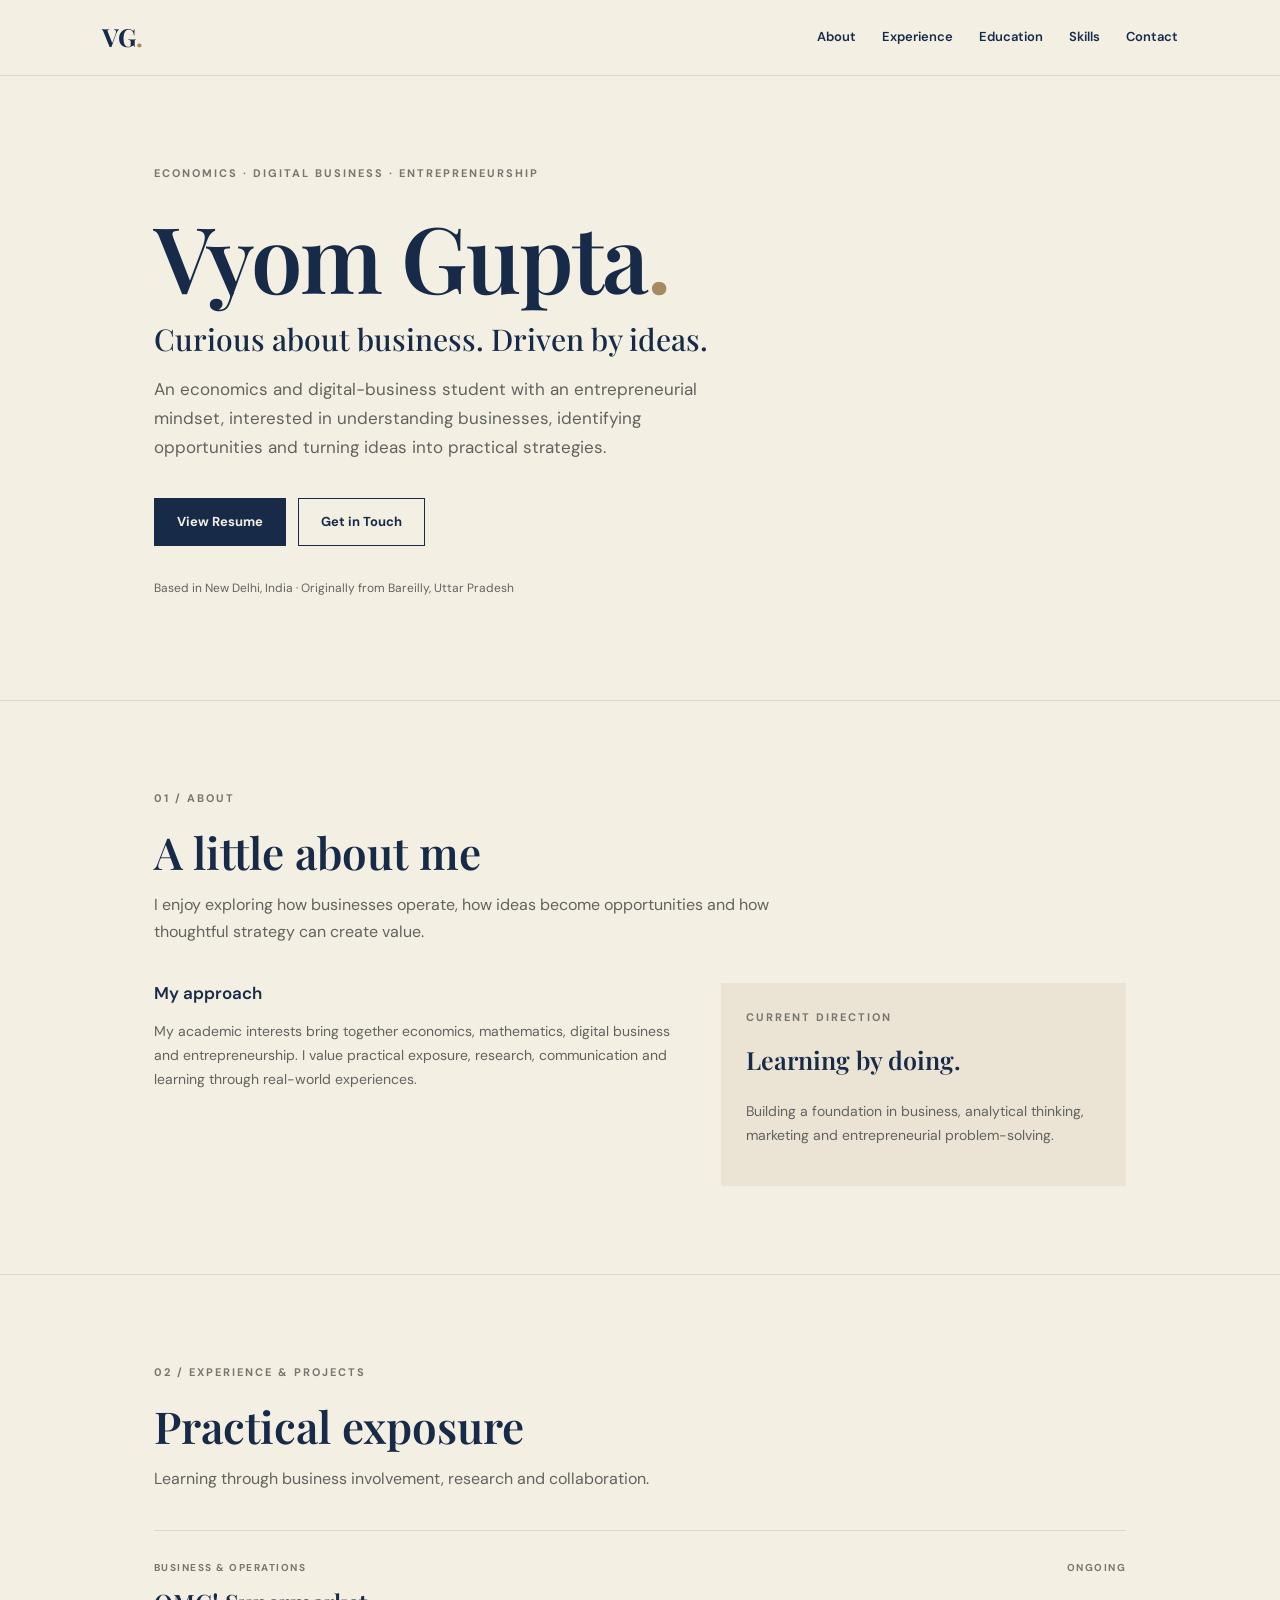
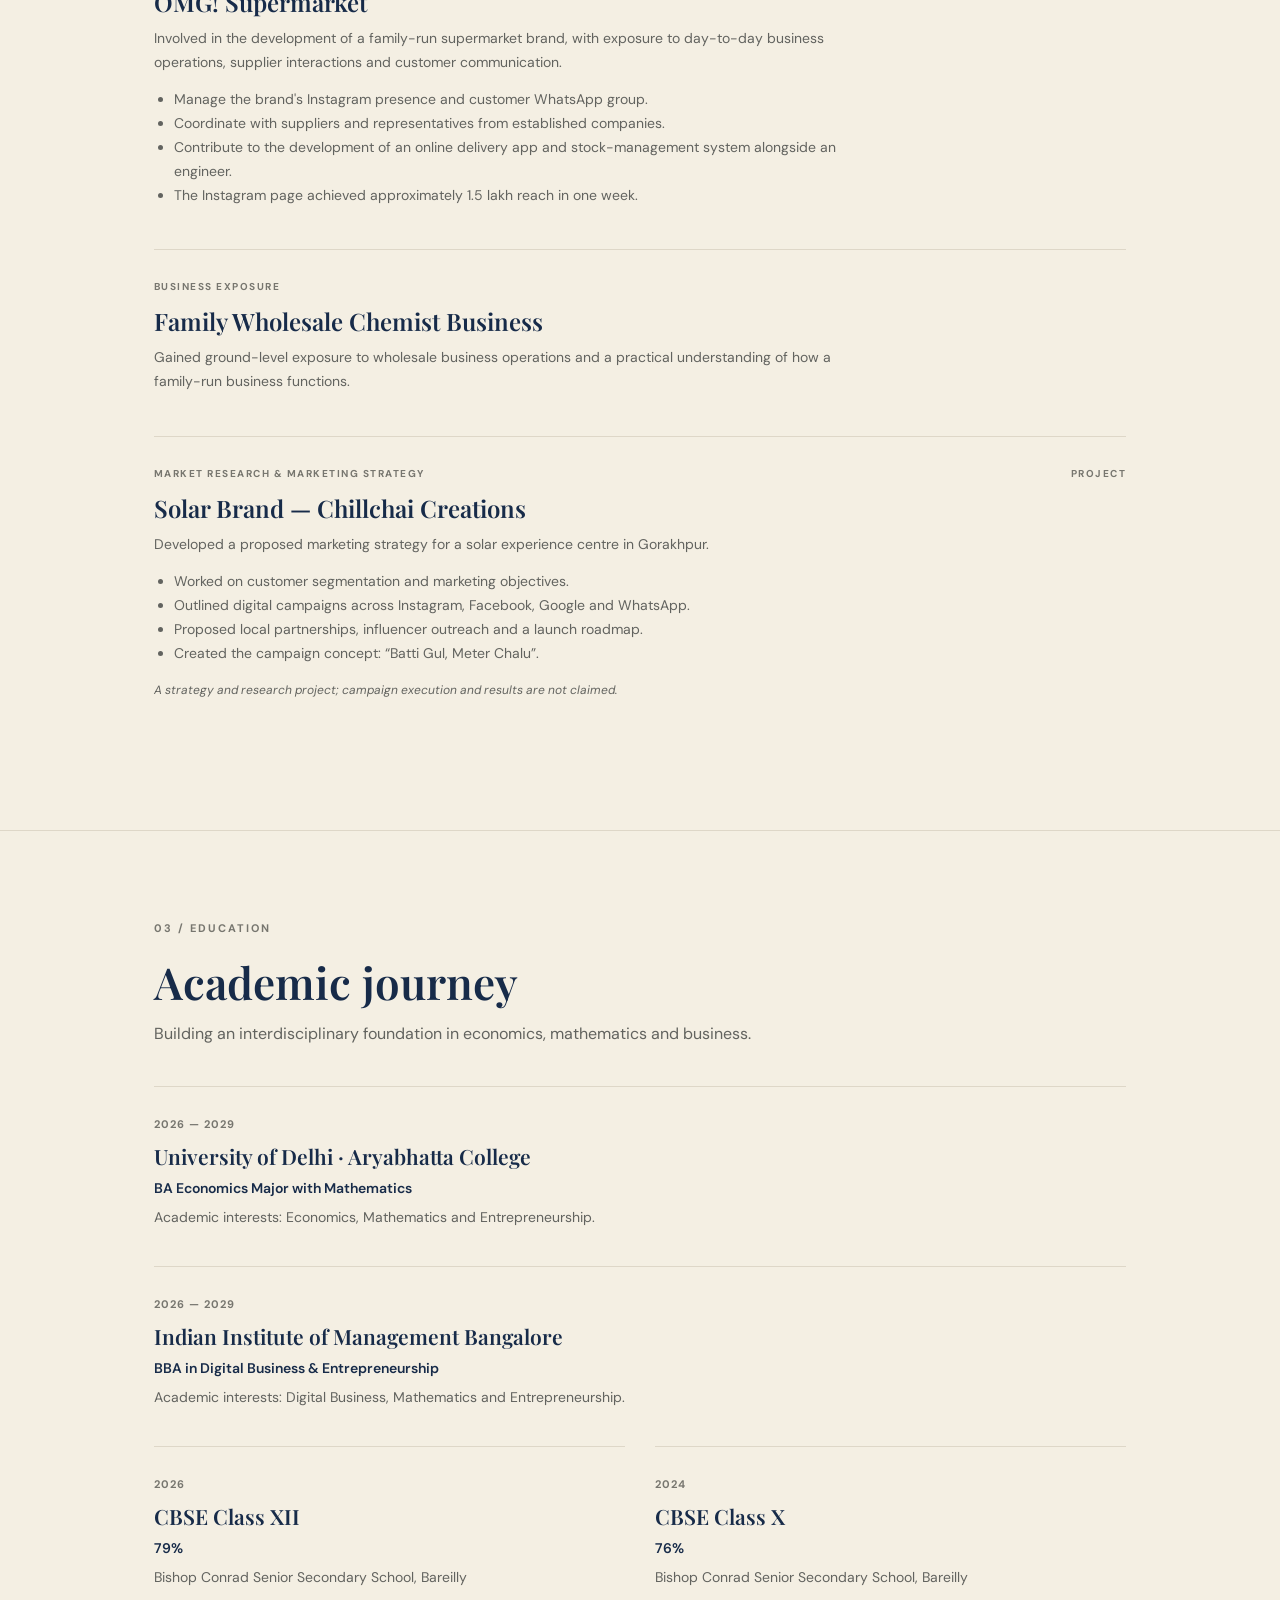
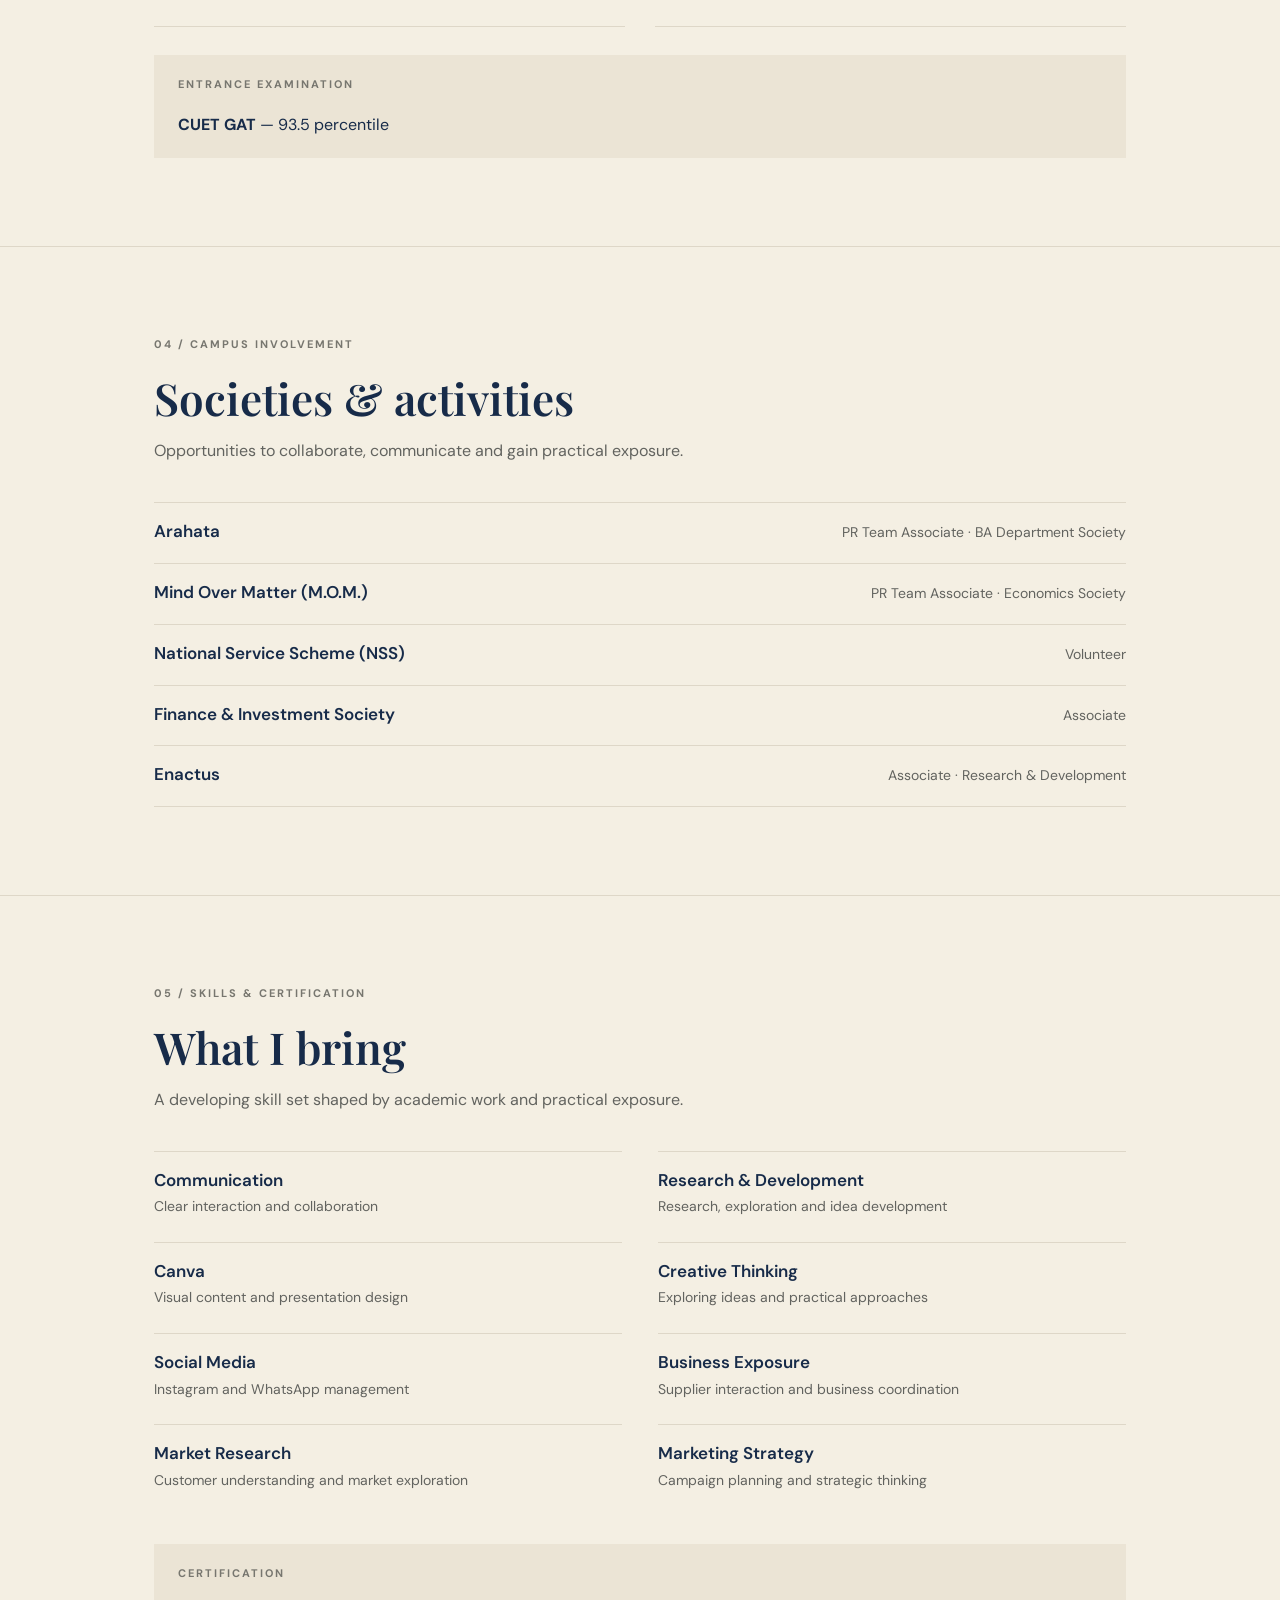
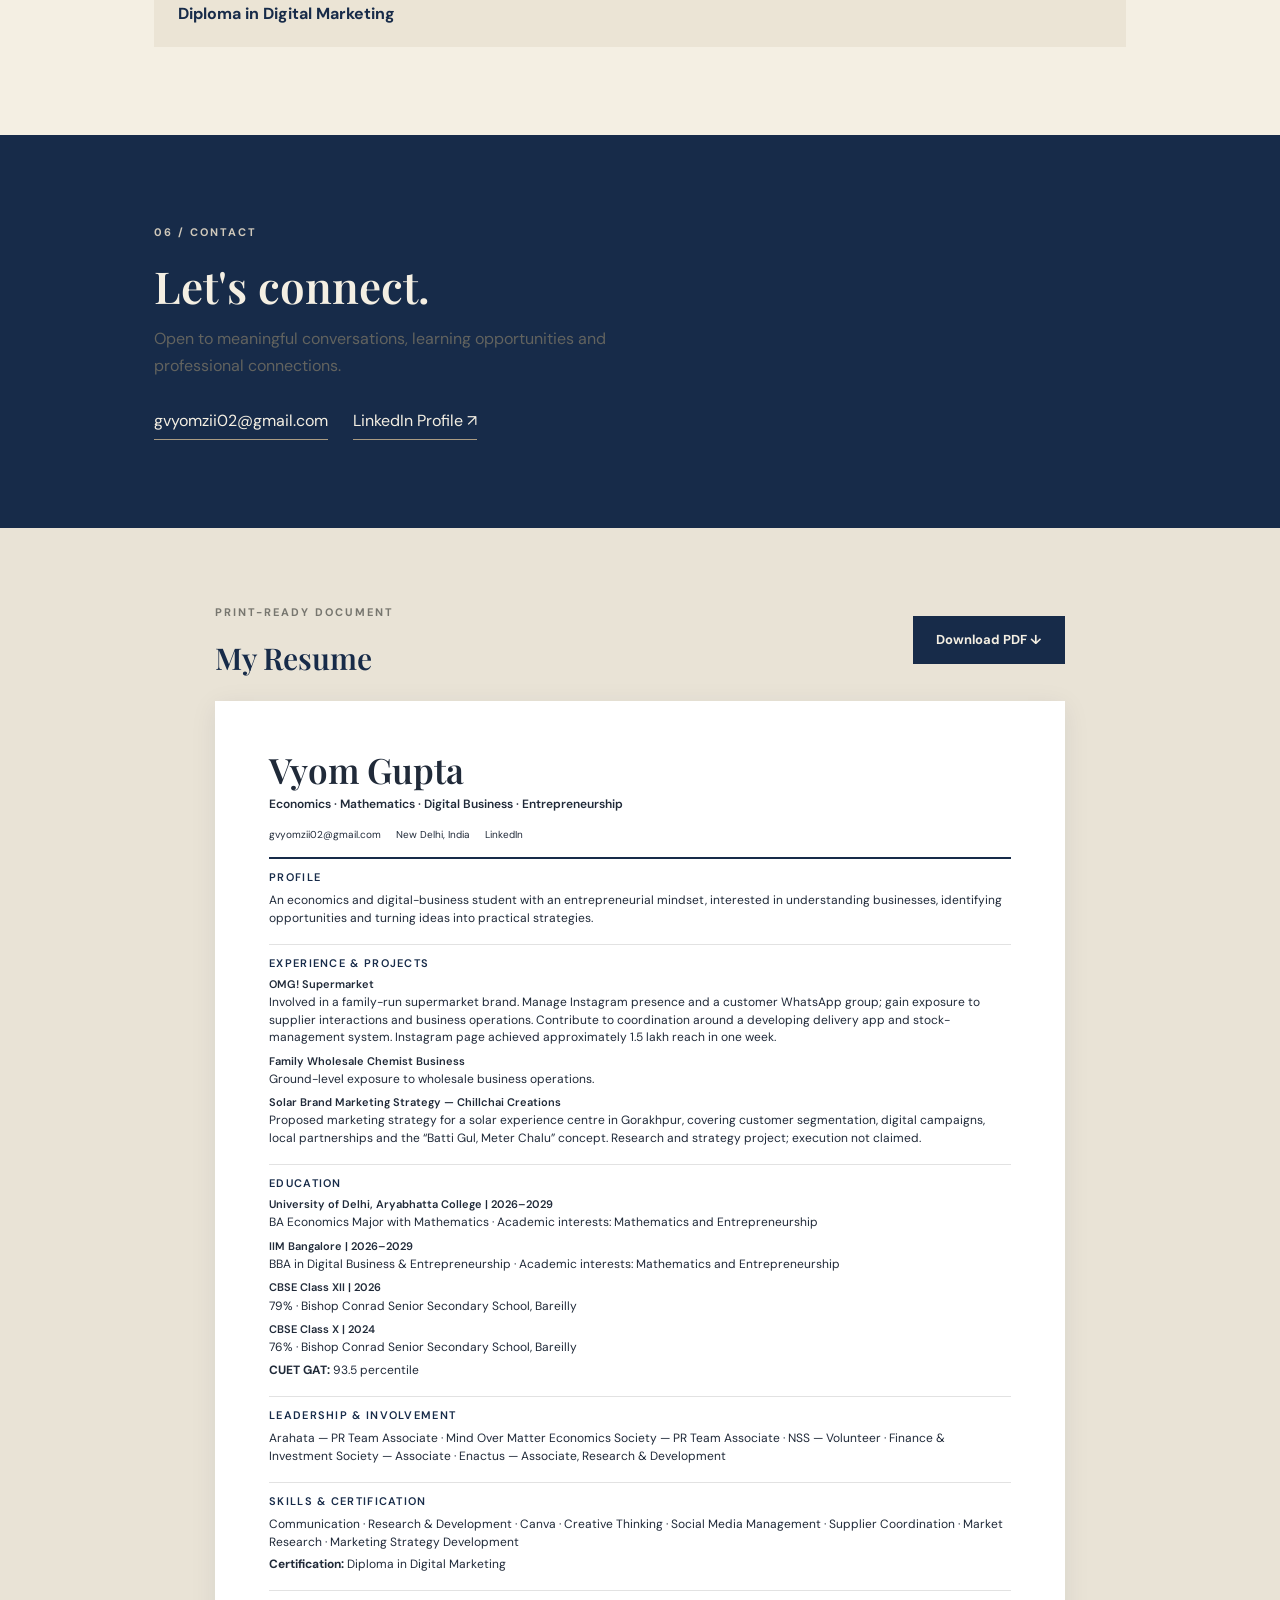
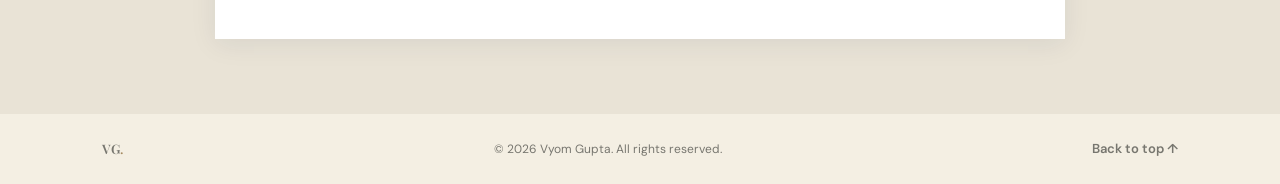
==== index.html @ 24414b6d "Add files via upload" ====
<!DOCTYPE html>
<html lang="en">
<head>
  <meta charset="UTF-8">
  <meta name="viewport" content="width=device-width, initial-scale=1.0">
  <meta name="description" content="Vyom Gupta — Economics and Digital Business student with an entrepreneurial mindset.">
  <title>Vyom Gupta | Resume</title>
  <link rel="preconnect" href="https://fonts.googleapis.com">
  <link rel="preconnect" href="https://fonts.gstatic.com" crossorigin>
  <link href="https://fonts.googleapis.com/css2?family=DM+Sans:wght@400;500;600;700&family=Playfair+Display:wght@500;600;700&display=swap" rel="stylesheet">
  <link rel="stylesheet" href="style.css">
</head>
<body>
  <header class="site-header">
    <a class="brand" href="#home">VG<span>.</span></a>
    <nav aria-label="Main navigation">
      <a href="#about">About</a><a href="#experience">Experience</a>
      <a href="#education">Education</a><a href="#skills">Skills</a><a href="#contact">Contact</a>
    </nav>
  </header>

  <main>
    <section class="hero section" id="home">
      <p class="eyebrow">ECONOMICS · DIGITAL BUSINESS · ENTREPRENEURSHIP</p>
      <h1>Vyom Gupta<span>.</span></h1>
      <h2>Curious about business. Driven by ideas.</h2>
      <p class="hero-description">An economics and digital-business student with an entrepreneurial mindset, interested in understanding businesses, identifying opportunities and turning ideas into practical strategies.</p>
      <div class="hero-actions">
        <a class="button button-primary" href="#resume">View Resume</a>
        <a class="button button-outline" href="#contact">Get in Touch</a>
      </div>
      <p class="location">Based in New Delhi, India · Originally from Bareilly, Uttar Pradesh</p>
    </section>

    <section class="section section-border" id="about">
      <p class="eyebrow">01 / ABOUT</p>
      <div class="section-heading">
        <h2>A little about me</h2>
        <p>I enjoy exploring how businesses operate, how ideas become opportunities and how thoughtful strategy can create value.</p>
      </div>
      <div class="about-grid">
        <div>
          <h3>My approach</h3>
          <p>My academic interests bring together economics, mathematics, digital business and entrepreneurship. I value practical exposure, research, communication and learning through real-world experiences.</p>
        </div>
        <div class="about-note">
          <span class="note-label">CURRENT DIRECTION</span>
          <h3>Learning by doing.</h3>
          <p>Building a foundation in business, analytical thinking, marketing and entrepreneurial problem-solving.</p>
        </div>
      </div>
    </section>

    <section class="section section-border" id="experience">
      <p class="eyebrow">02 / EXPERIENCE & PROJECTS</p>
      <div class="section-heading">
        <h2>Practical exposure</h2>
        <p>Learning through business involvement, research and collaboration.</p>
      </div>
      <article class="experience-item">
        <div class="experience-meta"><span>BUSINESS & OPERATIONS</span><span>ONGOING</span></div>
        <h3>OMG! Supermarket</h3>
        <p>Involved in the development of a family-run supermarket brand, with exposure to day-to-day business operations, supplier interactions and customer communication.</p>
        <ul>
          <li>Manage the brand's Instagram presence and customer WhatsApp group.</li>
          <li>Coordinate with suppliers and representatives from established companies.</li>
          <li>Contribute to the development of an online delivery app and stock-management system alongside an engineer.</li>
          <li>The Instagram page achieved approximately 1.5 lakh reach in one week.</li>
        </ul>
      </article>
      <article class="experience-item">
        <div class="experience-meta"><span>BUSINESS EXPOSURE</span></div>
        <h3>Family Wholesale Chemist Business</h3>
        <p>Gained ground-level exposure to wholesale business operations and a practical understanding of how a family-run business functions.</p>
      </article>
      <article class="experience-item">
        <div class="experience-meta"><span>MARKET RESEARCH & MARKETING STRATEGY</span><span>PROJECT</span></div>
        <h3>Solar Brand — Chillchai Creations</h3>
        <p>Developed a proposed marketing strategy for a solar experience centre in Gorakhpur.</p>
        <ul>
          <li>Worked on customer segmentation and marketing objectives.</li>
          <li>Outlined digital campaigns across Instagram, Facebook, Google and WhatsApp.</li>
          <li>Proposed local partnerships, influencer outreach and a launch roadmap.</li>
          <li>Created the campaign concept: “Batti Gul, Meter Chalu”.</li>
        </ul>
        <p class="project-note">A strategy and research project; campaign execution and results are not claimed.</p>
      </article>
    </section>

    <section class="section section-border" id="education">
      <p class="eyebrow">03 / EDUCATION</p>
      <div class="section-heading">
        <h2>Academic journey</h2>
        <p>Building an interdisciplinary foundation in economics, mathematics and business.</p>
      </div>
      <article class="education-item">
        <span class="education-year">2026 — 2029</span>
        <h3>University of Delhi · Aryabhatta College</h3>
        <p class="degree">BA Economics Major with Mathematics</p>
        <p>Academic interests: Economics, Mathematics and Entrepreneurship.</p>
      </article>
      <article class="education-item">
        <span class="education-year">2026 — 2029</span>
        <h3>Indian Institute of Management Bangalore</h3>
        <p class="degree">BBA in Digital Business & Entrepreneurship</p>
        <p>Academic interests: Digital Business, Mathematics and Entrepreneurship.</p>
      </article>
      <div class="education-grid">
        <article class="education-item compact">
          <span class="education-year">2026</span><h3>CBSE Class XII</h3>
          <p class="degree">79%</p><p>Bishop Conrad Senior Secondary School, Bareilly</p>
        </article>
        <article class="education-item compact">
          <span class="education-year">2024</span><h3>CBSE Class X</h3>
          <p class="degree">76%</p><p>Bishop Conrad Senior Secondary School, Bareilly</p>
        </article>
      </div>
      <div class="achievement">
        <span class="note-label">ENTRANCE EXAMINATION</span>
        <p><strong>CUET GAT</strong> — 93.5 percentile</p>
      </div>
    </section>

    <section class="section section-border" id="involvement">
      <p class="eyebrow">04 / CAMPUS INVOLVEMENT</p>
      <div class="section-heading">
        <h2>Societies & activities</h2>
        <p>Opportunities to collaborate, communicate and gain practical exposure.</p>
      </div>
      <div class="involvement-list">
        <div><h3>Arahata</h3><p>PR Team Associate · BA Department Society</p></div>
        <div><h3>Mind Over Matter (M.O.M.)</h3><p>PR Team Associate · Economics Society</p></div>
        <div><h3>National Service Scheme (NSS)</h3><p>Volunteer</p></div>
        <div><h3>Finance & Investment Society</h3><p>Associate</p></div>
        <div><h3>Enactus</h3><p>Associate · Research & Development</p></div>
      </div>
    </section>

    <section class="section section-border" id="skills">
      <p class="eyebrow">05 / SKILLS & CERTIFICATION</p>
      <div class="section-heading">
        <h2>What I bring</h2>
        <p>A developing skill set shaped by academic work and practical exposure.</p>
      </div>
      <div class="skills-grid">
        <div><h3>Communication</h3><p>Clear interaction and collaboration</p></div>
        <div><h3>Research & Development</h3><p>Research, exploration and idea development</p></div>
        <div><h3>Canva</h3><p>Visual content and presentation design</p></div>
        <div><h3>Creative Thinking</h3><p>Exploring ideas and practical approaches</p></div>
        <div><h3>Social Media</h3><p>Instagram and WhatsApp management</p></div>
        <div><h3>Business Exposure</h3><p>Supplier interaction and business coordination</p></div>
        <div><h3>Market Research</h3><p>Customer understanding and market exploration</p></div>
        <div><h3>Marketing Strategy</h3><p>Campaign planning and strategic thinking</p></div>
      </div>
      <div class="achievement">
        <span class="note-label">CERTIFICATION</span>
        <p><strong>Diploma in Digital Marketing</strong></p>
      </div>
    </section>

    <section class="section contact-section" id="contact">
      <p class="eyebrow">06 / CONTACT</p>
      <h2>Let's connect.</h2>
      <p>Open to meaningful conversations, learning opportunities and professional connections.</p>
      <div class="contact-links">
        <a href="mailto:gvyomzii02@gmail.com?subject=Professional%20Connection&body=Hello%20Vyom%2C%0A%0AI%20came%20across%20your%20resume%20website%20and%20would%20like%20to%20connect.">gvyomzii02@gmail.com</a>
        <a href="https://www.linkedin.com/in/vyom-gupta-8268913b0/" target="_blank" rel="noopener noreferrer">LinkedIn Profile ↗</a>
      </div>
    </section>

    <section class="resume-section" id="resume">
      <div class="resume-actions">
        <div><p class="eyebrow">PRINT-READY DOCUMENT</p><h2>My Resume</h2></div>
        <a class="button button-primary" href="resume.pdf" download>Download PDF ↓</a>
      </div>
      <div class="resume-paper">
        <div class="resume-top">
          <h1>Vyom Gupta</h1>
          <p>Economics · Mathematics · Digital Business · Entrepreneurship</p>
          <div class="resume-contact">
            <a href="mailto:gvyomzii02@gmail.com">gvyomzii02@gmail.com</a>
            <span>New Delhi, India</span>
            <a href="https://www.linkedin.com/in/vyom-gupta-8268913b0/">LinkedIn</a>
          </div>
        </div>
        <div class="resume-block">
          <h2>PROFILE</h2>
          <p>An economics and digital-business student with an entrepreneurial mindset, interested in understanding businesses, identifying opportunities and turning ideas into practical strategies.</p>
        </div>
        <div class="resume-block">
          <h2>EXPERIENCE & PROJECTS</h2>
          <h3>OMG! Supermarket</h3>
          <p>Involved in a family-run supermarket brand. Manage Instagram presence and a customer WhatsApp group; gain exposure to supplier interactions and business operations. Contribute to coordination around a developing delivery app and stock-management system. Instagram page achieved approximately 1.5 lakh reach in one week.</p>
          <h3>Family Wholesale Chemist Business</h3>
          <p>Ground-level exposure to wholesale business operations.</p>
          <h3>Solar Brand Marketing Strategy — Chillchai Creations</h3>
          <p>Proposed marketing strategy for a solar experience centre in Gorakhpur, covering customer segmentation, digital campaigns, local partnerships and the “Batti Gul, Meter Chalu” concept. Research and strategy project; execution not claimed.</p>
        </div>
        <div class="resume-block">
          <h2>EDUCATION</h2>
          <h3>University of Delhi, Aryabhatta College | 2026–2029</h3>
          <p>BA Economics Major with Mathematics · Academic interests: Mathematics and Entrepreneurship</p>
          <h3>IIM Bangalore | 2026–2029</h3>
          <p>BBA in Digital Business & Entrepreneurship · Academic interests: Mathematics and Entrepreneurship</p>
          <h3>CBSE Class XII | 2026</h3>
          <p>79% · Bishop Conrad Senior Secondary School, Bareilly</p>
          <h3>CBSE Class X | 2024</h3>
          <p>76% · Bishop Conrad Senior Secondary School, Bareilly</p>
          <p><strong>CUET GAT:</strong> 93.5 percentile</p>
        </div>
        <div class="resume-block">
          <h2>LEADERSHIP & INVOLVEMENT</h2>
          <p>Arahata — PR Team Associate · Mind Over Matter Economics Society — PR Team Associate · NSS — Volunteer · Finance & Investment Society — Associate · Enactus — Associate, Research & Development</p>
        </div>
        <div class="resume-block">
          <h2>SKILLS & CERTIFICATION</h2>
          <p>Communication · Research & Development · Canva · Creative Thinking · Social Media Management · Supplier Coordination · Market Research · Marketing Strategy Development</p>
          <p><strong>Certification:</strong> Diploma in Digital Marketing</p>
        </div>
      </div>
    </section>
  </main>

  <footer class="site-footer">
    <a class="brand" href="#home">VG<span>.</span></a>
    <p>© 2026 Vyom Gupta. All rights reserved.</p>
    <a href="#home">Back to top ↑</a>
  </footer>
</body>
</html>
---- style.css ----
/* 1. DESIGN TOKENS */
:root {
  --navy: #172b49;
  --navy-light: #263e5e;
  --cream: #f4efe3;
  --paper: #fffdf8;
  --muted: #77766f;
  --line: #ded7c8;
  --white: #ffffff;
  --serif: "Playfair Display", Georgia, serif;
  --sans: "DM Sans", Arial, sans-serif;
}

/* 2. BASE STYLES */
* { box-sizing: border-box; }

html {
  scroll-behavior: smooth;
  scroll-padding-top: 90px;
}

body {
  margin: 0;
  background: var(--cream);
  color: var(--navy);
  font-family: var(--sans);
  font-size: 16px;
  line-height: 1.7;
}

a { color: inherit; text-decoration: none; }

a:focus-visible {
  outline: 2px solid var(--navy);
  outline-offset: 5px;
}

p { margin: 0 0 14px; }

h1, h2, h3 { margin-top: 0; line-height: 1.2; }

h1, h2 {
  font-family: var(--serif);
  font-weight: 600;
}

h3 { font-size: 17px; font-weight: 600; }

::selection { background: var(--navy); color: var(--cream); }

/* 3. NAVIGATION */
.site-header {
  min-height: 76px;
  padding: 0 8%;
  display: flex;
  align-items: center;
  justify-content: space-between;
  gap: 24px;
  border-bottom: 1px solid var(--line);
}

.brand {
  font-family: var(--serif);
  font-size: 25px;
  font-weight: 700;
}

.brand span, .hero h1 span { color: #a58b61; }

.site-header nav {
  display: flex;
  flex-wrap: wrap;
  gap: 26px;
}

.site-header nav a, .site-footer a {
  font-size: 13px;
  font-weight: 600;
}

.site-header nav a:hover, .site-footer a:hover { color: #92764d; }

/* 4. SHARED SECTIONS */
.section { padding: 88px 12%; }

.section-border { border-top: 1px solid var(--line); }

.eyebrow, .note-label {
  display: block;
  margin-bottom: 18px;
  color: var(--muted);
  font-size: 11px;
  font-weight: 700;
  letter-spacing: 2px;
}

.section-heading {
  max-width: 650px;
  margin-bottom: 38px;
}

.section-heading h2, .contact-section h2 {
  margin-bottom: 12px;
  font-size: clamp(32px, 4vw, 44px);
}

.section-heading p, .section > p:not(.eyebrow) { color: #62635f; }

/* 5. HERO */
.hero {
  min-height: 570px;
  display: flex;
  flex-direction: column;
  align-items: flex-start;
  justify-content: center;
}

.hero h1 {
  margin-bottom: 10px;
  font-size: clamp(54px, 9vw, 92px);
  letter-spacing: -2px;
}

.hero h2 {
  margin-bottom: 18px;
  font-size: clamp(22px, 3vw, 30px);
  font-weight: 500;
}

.hero-description {
  max-width: 590px;
  color: #62635f;
  font-size: 17px;
}

.hero-actions { display: flex; flex-wrap: wrap; gap: 12px; margin: 22px 0; }

.button {
  display: inline-block;
  padding: 12px 22px;
  border: 1px solid var(--navy);
  font-size: 13px;
  font-weight: 700;
}

.button-primary { background: var(--navy); color: var(--cream); }
.button-primary:hover { background: var(--navy-light); }
.button-outline:hover { background: var(--navy); color: var(--cream); }

.location { margin-top: 10px; color: var(--muted); font-size: 12px; }

/* 6. ABOUT */
.about-grid {
  display: grid;
  grid-template-columns: 1.3fr 1fr;
  gap: 40px;
}

.about-grid p, .experience-item p, .education-item p,
.involvement-list p, .skills-grid p {
  color: #62635f;
  font-size: 14px;
}

.about-note { padding: 25px; background: #ebe4d5; }
.about-note h3 { font-family: var(--serif); font-size: 25px; }

/* 7. EXPERIENCE */
.experience-item { padding: 28px 0; border-top: 1px solid var(--line); }

.experience-meta {
  display: flex;
  justify-content: space-between;
  gap: 16px;
  margin-bottom: 12px;
  color: var(--muted);
  font-size: 10px;
  font-weight: 700;
  letter-spacing: 1.5px;
}

.experience-item h3 {
  margin-bottom: 10px;
  font-family: var(--serif);
  font-size: 24px;
}

.experience-item > p, .experience-item ul { max-width: 720px; }

.experience-item ul {
  padding-left: 20px;
  color: #62635f;
  font-size: 14px;
}

.project-note { font-size: 12px !important; font-style: italic; }

/* 8. EDUCATION */
.education-item { padding: 22px 0; border-top: 1px solid var(--line); }

.education-year {
  color: var(--muted);
  font-size: 11px;
  font-weight: 700;
  letter-spacing: 1px;
}

.education-item h3 {
  margin: 8px 0;
  font-family: var(--serif);
  font-size: 21px;
}

.education-item .degree { margin-bottom: 5px; color: var(--navy); font-weight: 600; }

.education-grid { display: grid; grid-template-columns: 1fr 1fr; gap: 30px; }
.education-item.compact { border-bottom: 1px solid var(--line); }
.achievement { margin-top: 28px; padding: 20px 24px; background: #ebe4d5; }
.achievement p { margin: 0; }

/* 9. SOCIETIES AND SKILLS */
.involvement-list { border-top: 1px solid var(--line); }

.involvement-list div {
  display: flex;
  justify-content: space-between;
  gap: 24px;
  padding: 18px 0;
  border-bottom: 1px solid var(--line);
}

.involvement-list h3, .involvement-list p { margin: 0; }

.skills-grid {
  display: grid;
  grid-template-columns: repeat(2, 1fr);
  gap: 0 36px;
}

.skills-grid div { padding: 18px 0; border-top: 1px solid var(--line); }
.skills-grid h3, .skills-grid p { margin-bottom: 5px; }

/* 10. CONTACT AND FOOTER */
.contact-section { background: var(--navy); color: var(--cream); }
.contact-section .eyebrow, .contact-section > p { color: #d0c9bb; }
.contact-section > p:not(.eyebrow) { max-width: 530px; }

.contact-links { display: flex; flex-wrap: wrap; gap: 25px; margin-top: 28px; }

.contact-links a { border-bottom: 1px solid #a99b83; padding-bottom: 5px; }
.contact-links a:hover { color: #d6c5a5; }

.site-footer {
  display: flex;
  justify-content: space-between;
  align-items: center;
  gap: 20px;
  padding: 24px 8%;
  color: var(--muted);
}

.site-footer p { margin: 0; font-size: 12px; }

/* 11. PRINTABLE RESUME */
.resume-section { padding: 75px 8%; background: #e9e3d6; }

.resume-actions {
  display: flex;
  align-items: center;
  justify-content: space-between;
  gap: 20px;
  max-width: 850px;
  margin: 0 auto 25px;
}

.resume-actions h2 { margin: 0; font-size: 30px; }

.resume-paper {
  max-width: 850px;
  margin: auto;
  padding: 48px 54px;
  background: var(--white);
  color: #202a39;
  box-shadow: 0 5px 25px rgba(23, 43, 73, 0.08);
  font-size: 12px;
  line-height: 1.45;
}

.resume-top { padding-bottom: 15px; border-bottom: 2px solid var(--navy); }
.resume-top h1 { margin-bottom: 5px; font-size: 35px; }
.resume-top > p { font-weight: 600; }

.resume-contact { display: flex; flex-wrap: wrap; gap: 15px; font-size: 10px; }

.resume-block { padding: 12px 0; border-bottom: 1px solid #e2e2e2; }

.resume-block h2 {
  margin-bottom: 8px;
  color: var(--navy);
  font-family: var(--sans);
  font-size: 11px;
  letter-spacing: 1.3px;
}

.resume-block h3 { margin: 8px 0 3px; font-size: 11px; }
.resume-block p { margin-bottom: 5px; }

/* 12. MOBILE LAYOUT */
@media (max-width: 700px) {
  .site-header { align-items: flex-start; flex-direction: column; padding: 18px 6%; }
  .site-header nav { gap: 12px 18px; }
  .section { padding: 65px 7%; }
  .hero { min-height: 520px; }
  .about-grid, .education-grid, .skills-grid { grid-template-columns: 1fr; }
  .involvement-list div { flex-direction: column; gap: 4px; }
  .resume-section { padding: 50px 4%; }
  .resume-actions { align-items: flex-start; flex-direction: column; }
  .resume-paper { padding: 28px 22px; }
  .resume-contact { flex-direction: column; gap: 4px; }
  .site-footer { align-items: flex-start; flex-direction: column; padding: 25px 7%; }
}

/* 13. A4 PRINT */
@page { size: A4; margin: 10mm; }

@media print {
  body * { visibility: hidden; }
  #resume, #resume * { visibility: visible; }

  #resume {
    position: absolute;
    top: 0;
    left: 0;
    width: 100%;
    padding: 0;
    background: white;
  }

  #resume .resume-actions { display: none; }

  #resume .resume-paper {
    max-width: none;
    margin: 0;
    padding: 0;
    box-shadow: none;
    font-size: 8.5px;
    line-height: 1.25;
  }

  #resume .resume-top h1 { font-size: 25px; }
  #resume .resume-block { padding: 7px 0; }
  #resume .resume-block h2, #resume .resume-block h3 { font-size: 9px; }
  #resume .resume-contact { font-size: 8px; }
  #resume a { color: #202a39; }
}
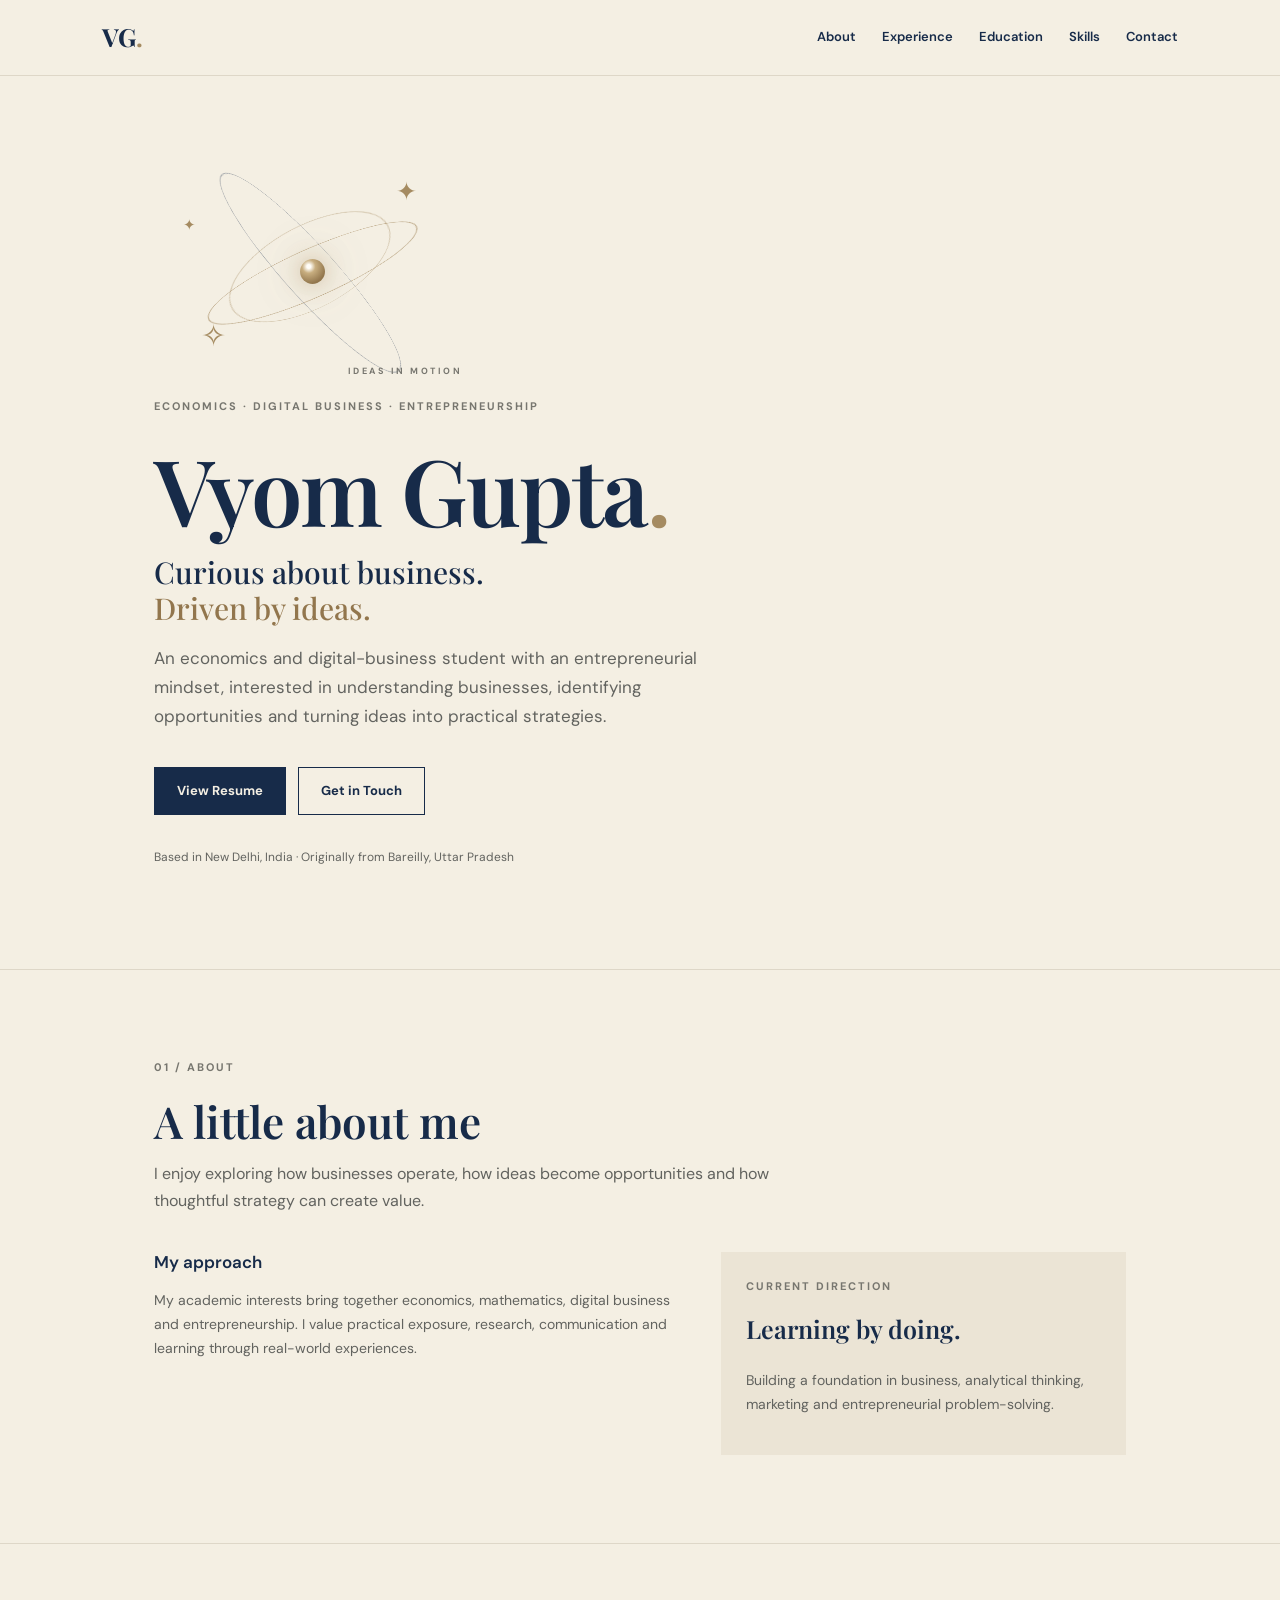
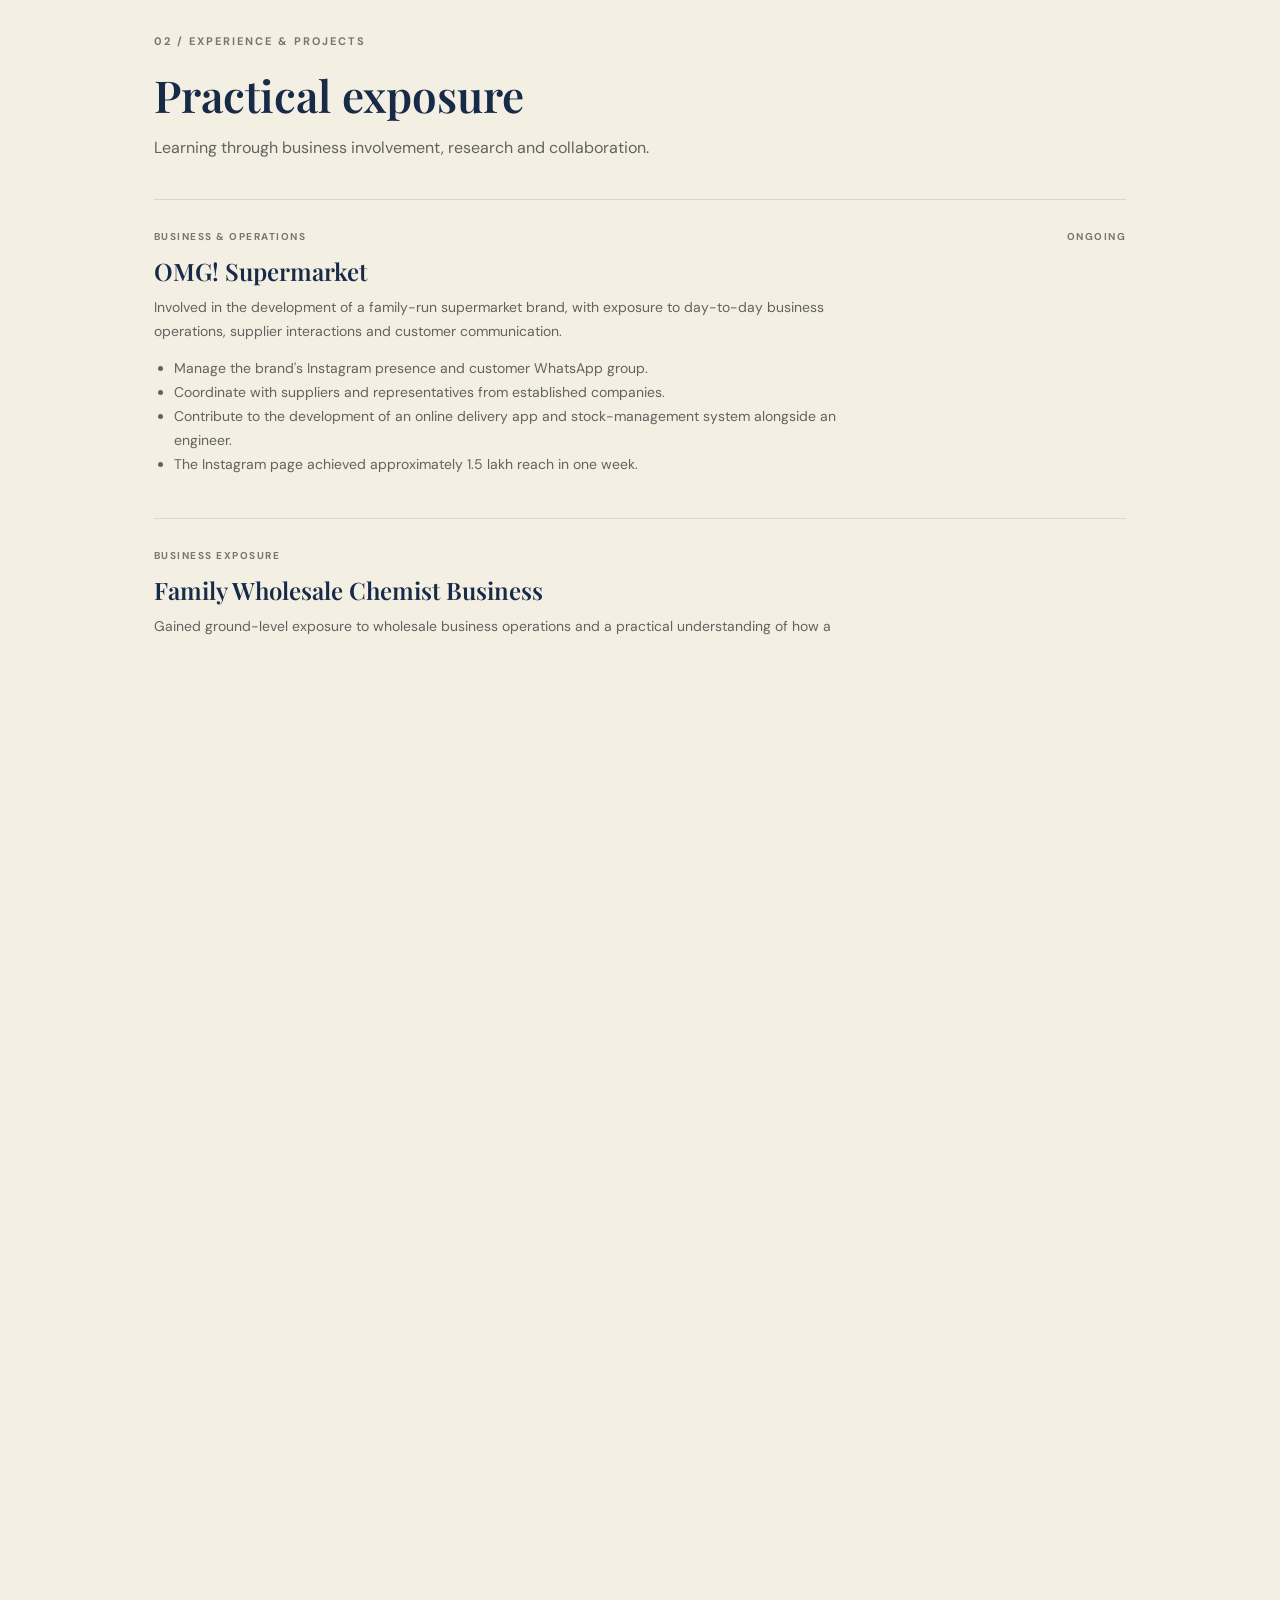
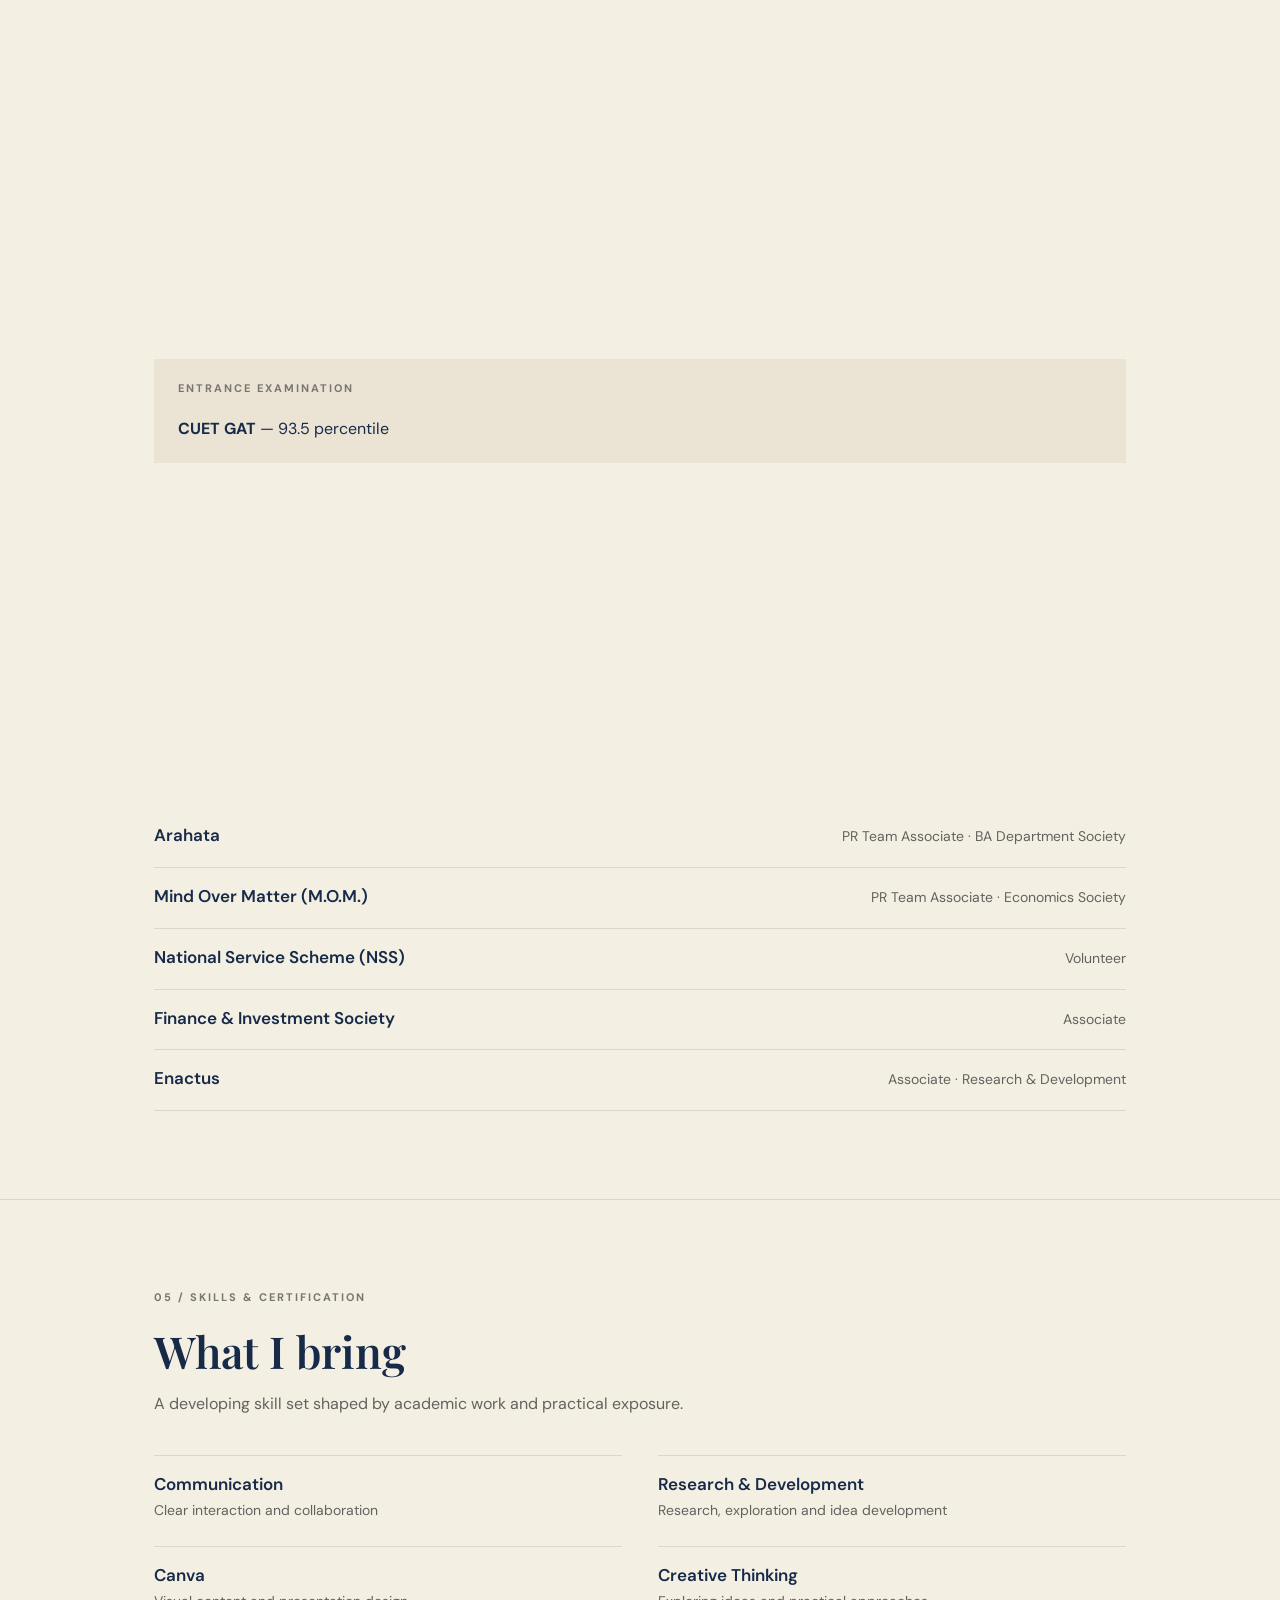
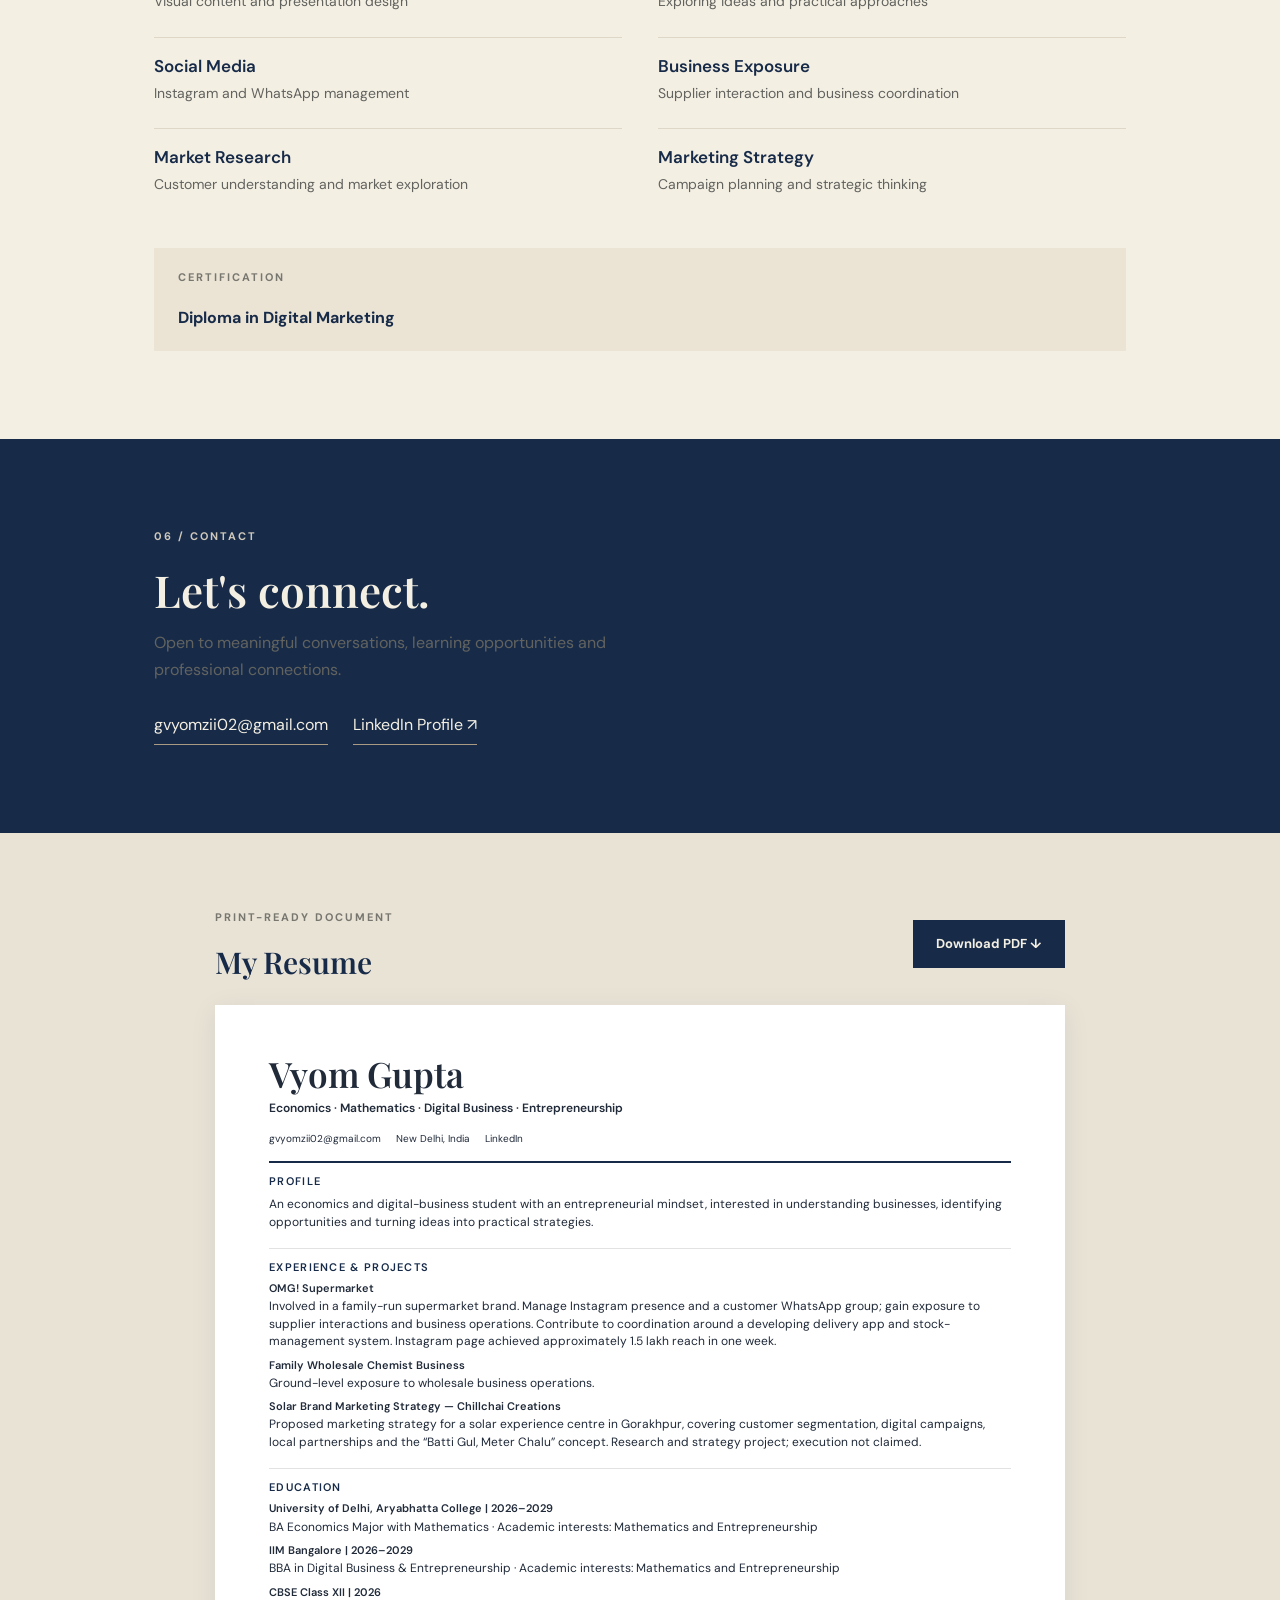
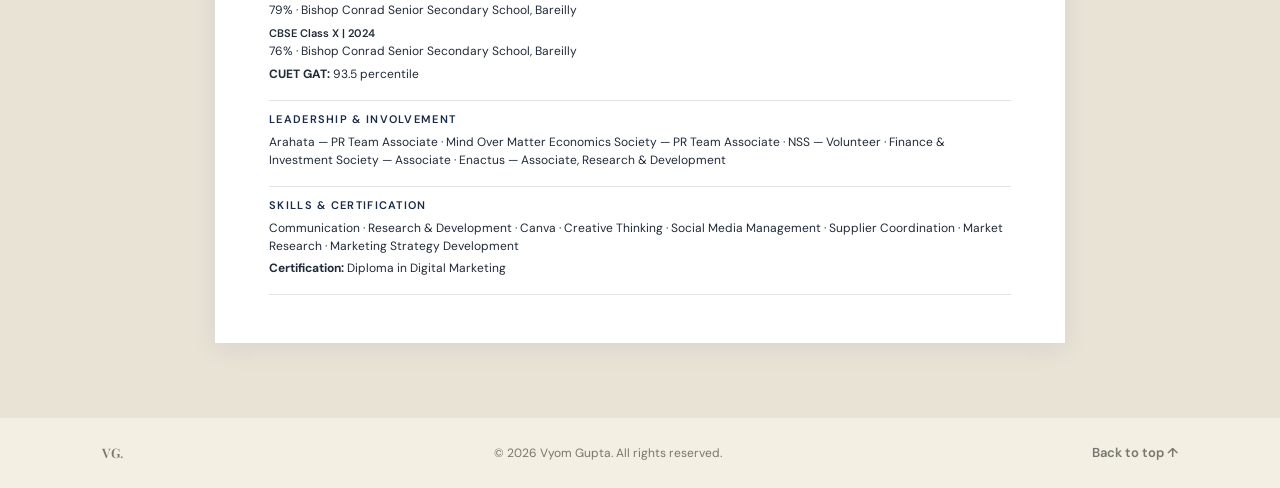
==== commit b00ec1da: "Add files via upload" ====
--- a/index.html
+++ b/index.html
@@ -21,9 +21,15 @@
 
   <main>
     <section class="hero section" id="home">
+      <div class="hero-art" aria-hidden="true">
+        <span class="orbit orbit-one"></span><span class="orbit orbit-two"></span>
+        <span class="orbit orbit-three"></span><span class="orbit-core"></span>
+        <span class="spark spark-one">✦</span><span class="spark spark-two">✧</span>
+        <span class="spark spark-three">✦</span><span class="art-caption">IDEAS IN MOTION</span>
+      </div>
       <p class="eyebrow">ECONOMICS · DIGITAL BUSINESS · ENTREPRENEURSHIP</p>
       <h1>Vyom Gupta<span>.</span></h1>
-      <h2>Curious about business. Driven by ideas.</h2>
+      <h2><span>Curious about business.</span><span class="tagline-line">Driven by ideas.</span></h2>
       <p class="hero-description">An economics and digital-business student with an entrepreneurial mindset, interested in understanding businesses, identifying opportunities and turning ideas into practical strategies.</p>
       <div class="hero-actions">
         <a class="button button-primary" href="#resume">View Resume</a>
@@ -84,6 +90,7 @@
           <li>Created the campaign concept: “Batti Gul, Meter Chalu”.</li>
         </ul>
         <p class="project-note">A strategy and research project; campaign execution and results are not claimed.</p>
+        <a class="research-link" href="https://canva.link/nqw41b48gojyikr" target="_blank" rel="noopener noreferrer">View Market Research <span aria-hidden="true">↗</span></a>
       </article>
     </section>
 
@@ -226,5 +233,26 @@
     <p>© 2026 Vyom Gupta. All rights reserved.</p>
     <a href="#home">Back to top ↑</a>
   </footer>
+
+  <script>
+    document.documentElement.classList.add("js");
+    const revealTargets = document.querySelectorAll(
+      ".section-border, .experience-item, .education-item, .involvement-list > div, .skills-grid > div, .achievement, .contact-section, .resume-paper"
+    );
+    revealTargets.forEach((element) => element.classList.add("reveal"));
+    if ("IntersectionObserver" in window) {
+      const revealObserver = new IntersectionObserver((entries, observer) => {
+        entries.forEach((entry) => {
+          if (entry.isIntersecting) {
+            entry.target.classList.add("is-visible");
+            observer.unobserve(entry.target);
+          }
+        });
+      }, { threshold: 0.12, rootMargin: "0px 0px -45px 0px" });
+      revealTargets.forEach((element) => revealObserver.observe(element));
+    } else {
+      revealTargets.forEach((element) => element.classList.add("is-visible"));
+    }
+  </script>
 </body>
 </html>
--- a/style.css
+++ b/style.css
@@ -353,3 +353,40 @@
   #resume .resume-contact { font-size: 8px; }
   #resume a { color: #202a39; }
 }
+
+
+/* 14. HERO ART & MOTION */
+.hero { position: relative; overflow: hidden; isolation: isolate; }
+.hero-art {
+  position: relative; width: clamp(190px, 27vw, 300px); height: clamp(150px, 20vw, 215px);
+  margin: 0 0 18px 8px; display: grid; place-items: center; perspective: 700px;
+  animation: art-arrive 1.1s cubic-bezier(.2,.75,.25,1) both;
+}
+.orbit { position: absolute; display: block; width: 76%; height: 48%; border: 1px solid rgba(165,139,97,.72); border-radius: 50%; transform-style: preserve-3d; }
+.orbit-one { transform: rotate(-24deg) rotateX(62deg); animation: orbit-spin 12s linear infinite; }
+.orbit-two { width: 88%; height: 58%; border-color: rgba(23,43,73,.36); transform: rotate(48deg) rotateX(66deg); animation: orbit-spin-reverse 16s linear infinite; }
+.orbit-three { width: 62%; height: 82%; border-color: rgba(165,139,97,.42); transform: rotate(62deg) rotateY(64deg); animation: orbit-float 5s ease-in-out infinite; }
+.orbit-core { width: 25px; height: 25px; border-radius: 50%; background: radial-gradient(circle at 35% 30%, #fffdf8 0 8%, #c8ae80 28%, #92764d 72%); box-shadow: 0 0 24px rgba(165,139,97,.5), 0 0 55px rgba(165,139,97,.22); animation: core-pulse 3s ease-in-out infinite; }
+.spark { position: absolute; color: #a58b61; line-height: 1; animation: sparkle 2.8s ease-in-out infinite; }
+.spark-one { top: 7%; right: 15%; font-size: 25px; }
+.spark-two { bottom: 13%; left: 13%; font-size: 30px; animation-delay: .7s; }
+.spark-three { top: 25%; left: 7%; font-size: 15px; animation-delay: 1.3s; }
+.art-caption { position: absolute; right: 0; bottom: 0; color: var(--muted); font-size: 9px; font-weight: 700; letter-spacing: 2.5px; }
+.hero h2 span { display: block; }
+.hero h2 .tagline-line { white-space: nowrap; color: #92764d; }
+.research-link { display: inline-flex; align-items: center; gap: 9px; margin-top: 8px; padding-bottom: 4px; border-bottom: 1px solid #a58b61; color: var(--navy); font-size: 13px; font-weight: 700; transition: gap .25s ease, color .25s ease; }
+.research-link:hover { gap: 15px; color: #92764d; }
+.js .reveal { opacity: 0; transform: translateY(28px); transition: opacity .75s ease, transform .75s cubic-bezier(.2,.7,.2,1); }
+.js .reveal.is-visible { opacity: 1; transform: translateY(0); }
+@keyframes orbit-spin { from { transform: rotate(-24deg) rotateX(62deg) rotateZ(0deg); } to { transform: rotate(-24deg) rotateX(62deg) rotateZ(360deg); } }
+@keyframes orbit-spin-reverse { from { transform: rotate(48deg) rotateX(66deg) rotateZ(360deg); } to { transform: rotate(48deg) rotateX(66deg) rotateZ(0deg); } }
+@keyframes orbit-float { 0%,100% { transform: rotate(62deg) rotateY(64deg) translateY(0); } 50% { transform: rotate(62deg) rotateY(64deg) translateY(-8px); } }
+@keyframes core-pulse { 0%,100% { transform: scale(.88); box-shadow: 0 0 18px rgba(165,139,97,.35); } 50% { transform: scale(1.14); box-shadow: 0 0 32px rgba(165,139,97,.65); } }
+@keyframes sparkle { 0%,100% { opacity: .45; transform: scale(.8) rotate(0deg); } 50% { opacity: 1; transform: scale(1.25) rotate(18deg); } }
+@keyframes art-arrive { from { opacity: 0; transform: translateY(24px) scale(.88); } to { opacity: 1; transform: translateY(0) scale(1); } }
+@media (max-width: 700px) { .hero-art { width: 210px; height: 165px; margin-left: 0; } .hero h2 .tagline-line { font-size: clamp(20px, 5.4vw, 28px); } }
+@media (prefers-reduced-motion: reduce) {
+  html { scroll-behavior: auto; }
+  *, *::before, *::after { animation-duration: .01ms !important; animation-iteration-count: 1 !important; transition-duration: .01ms !important; scroll-behavior: auto !important; }
+  .js .reveal { opacity: 1; transform: none; }
+}
